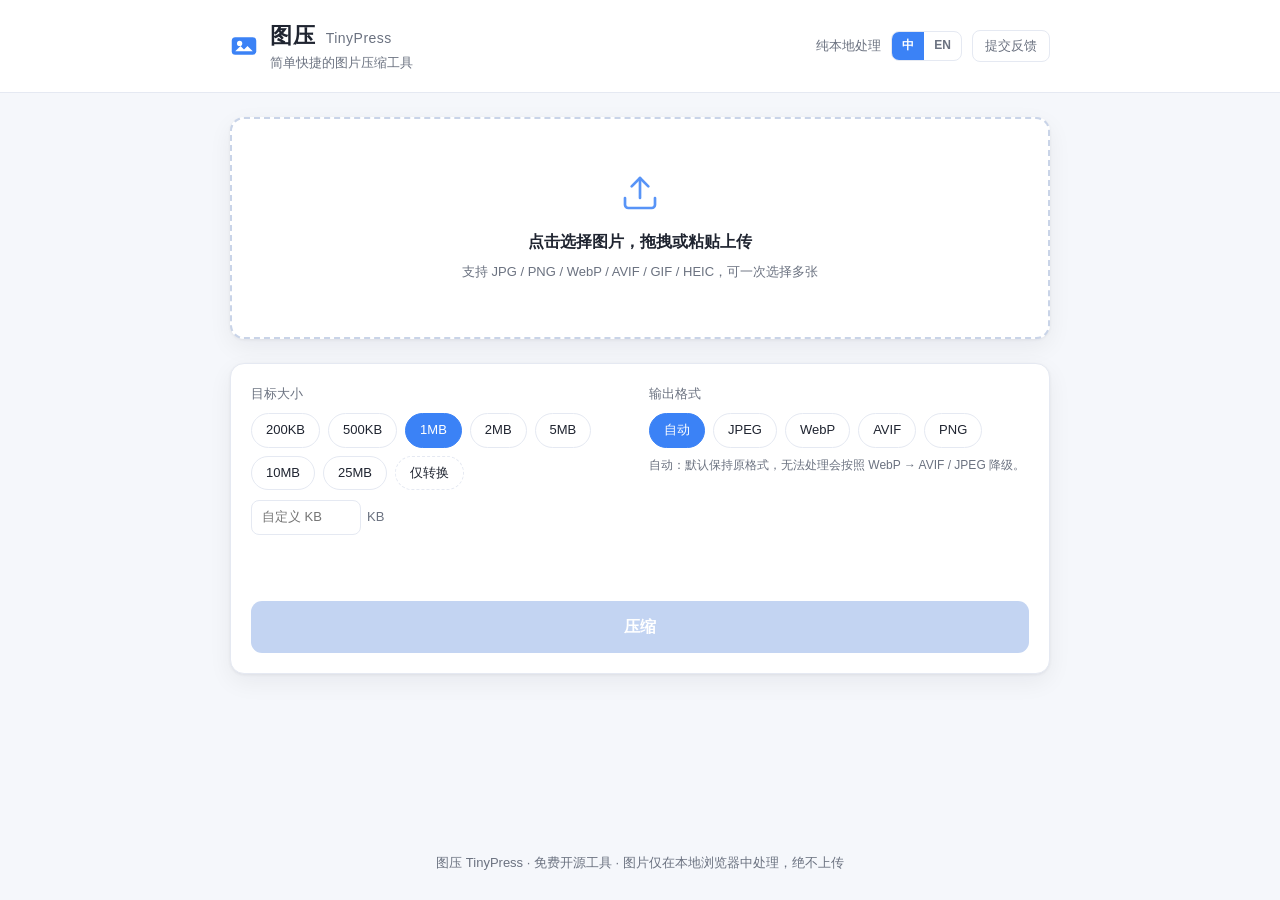
==== index.html @ f3a841b3 "Add HEIC/HEIF input support, move Convert-only preset last - HEIC/HEIF decodes via lazy-loaded heic2" ====
<!DOCTYPE html>
<html lang="zh-CN">
<head>
  <meta charset="UTF-8" />
  <meta name="viewport" content="width=device-width, initial-scale=1.0" />
  <title data-i18n="pageTitle">图压 TinyPress · 图片压缩到指定大小</title>
  <meta name="description" content="纯前端图片压缩工具：上传图片，把文件压缩到目标大小区间内（如 100KB / 500KB / 1MB），图片不会上传到任何服务器。" />
  <link rel="icon" href="data:image/svg+xml,%3Csvg xmlns='http://www.w3.org/2000/svg' viewBox='0 0 32 32'%3E%3Crect x='2' y='6' width='28' height='20' rx='4' fill='%233b82f6'/%3E%3Ccircle cx='11' cy='13' r='3' fill='%23fff'/%3E%3Cpath d='M6 22l6-6 4 4 4-4 6 6z' fill='%23fff'/%3E%3C/svg%3E" />
  <link rel="manifest" href="manifest.webmanifest?v=2" />
  <meta name="theme-color" content="#3b82f6" />
  <link rel="apple-touch-icon" href="icons/icon-192.png" />
  <link rel="stylesheet" href="styles.css?v=15" />
</head>
<body>
  <header class="site-header">
    <div class="container header-inner">
      <div class="brand">
        <div class="brand-icon">
          <svg viewBox="0 0 32 32" width="28" height="28" aria-hidden="true">
            <rect x="2" y="6" width="28" height="20" rx="4" fill="currentColor"/>
            <circle cx="11" cy="13" r="3" fill="#fff"/>
            <path d="M6 22l6-6 4 4 4-4 6 6z" fill="#fff"/>
          </svg>
        </div>
        <div>
          <h1>图压 <span class="brand-sub">TinyPress</span></h1>
          <p class="tagline" data-i18n="tagline">简单快捷的图片压缩工具</p>
        </div>
      </div>
      <div class="header-actions">
        <p class="privacy-note" data-i18n="privacy">纯本地处理</p>
        <div class="lang-switch" role="group" aria-label="Language">
          <button type="button" class="lang-btn active" data-lang="zh" data-i18n="langZh">中</button>
          <button type="button" class="lang-btn" data-lang="en" data-i18n="langEn">EN</button>
        </div>
        <button type="button" class="btn-ghost header-feedback" id="feedbackBtn" data-i18n="feedback">提交反馈</button>
      </div>
    </div>
  </header>

  <main class="container">
    <!-- 上传区 -->
    <section class="card drop-card" id="dropzone" tabindex="0" role="button" data-i18n-aria="dropAria">
      <input type="file" id="fileInput" accept="image/*,.heic,.heif" multiple hidden />
      <div class="drop-inner">
        <div class="drop-icon">
          <svg viewBox="0 0 24 24" width="40" height="40" fill="none" stroke="currentColor" stroke-width="1.6" stroke-linecap="round" stroke-linejoin="round">
            <path d="M21 15v4a2 2 0 0 1-2 2H5a2 2 0 0 1-2-2v-4"/>
            <polyline points="17 8 12 3 7 8"/>
            <line x1="12" y1="3" x2="12" y2="15"/>
          </svg>
        </div>
        <p class="drop-title" data-i18n="dropTitle">点击选择图片，拖拽或粘贴上传</p>
        <p class="drop-hint" data-i18n="dropHint">支持 JPG / PNG / WebP / AVIF / GIF / HEIC，可一次选择多张</p>
      </div>
    </section>

    <!-- 设置区 -->
    <section class="card settings-card">
      <div class="settings-row">
        <div class="setting-group">
          <label class="setting-label" data-i18n="targetLabel">目标大小</label>
          <div class="preset-btns" id="presetBtns">
            <button type="button" class="preset" data-kb="200">200KB</button>
            <button type="button" class="preset" data-kb="500">500KB</button>
            <button type="button" class="preset active" data-kb="1024">1MB</button>
            <button type="button" class="preset" data-kb="2048">2MB</button>
            <button type="button" class="preset" data-kb="5120">5MB</button>
            <button type="button" class="preset" data-kb="10240">10MB</button>
            <button type="button" class="preset" data-kb="25600">25MB</button>
            <button type="button" class="preset convert-preset" data-kb="-1" data-i18n="convertOnly">仅转换</button>
          </div>
          <div class="custom-size">
            <input type="number" id="customSize" min="10" max="102400" data-i18n-ph="customPh" placeholder="自定义 KB" />
            <span class="unit">KB</span>
          </div>
        </div>
        <div class="setting-group">
          <label class="setting-label" data-i18n="formatLabel">输出格式</label>
          <div class="preset-btns" id="formatBtns">
            <button type="button" class="preset active" data-format="auto">自动</button>
            <button type="button" class="preset" data-format="jpeg">JPEG</button>
            <button type="button" class="preset" data-format="webp">WebP</button>
            <button type="button" class="preset" data-format="avif">AVIF</button>
            <button type="button" class="preset" data-format="png">PNG</button>
          </div>
          <p class="setting-note" id="formatNote" data-i18n="fmtAuto">自动：默认保持原格式，无法处理会按照 WebP → AVIF / JPEG 降级。</p>
        </div>
      </div>

      <!-- 已选文件列表 -->
      <div class="file-list" id="fileList"></div>
      <p class="selected-info" id="selectedInfo"></p>

      <!-- 压缩按钮 -->
      <button type="button" class="btn-compress" id="compressBtn" disabled data-i18n="compress">压缩</button>
    </section>

    <!-- 结果区 -->
    <section class="results" id="results" hidden>
      <div class="results-head">
        <h2 data-i18n="resultsTitle">压缩结果</h2>
        <div class="results-actions">
          <button type="button" class="btn-ghost" id="downloadAll" disabled data-i18n="downloadAll">打包下载</button>
          <button type="button" class="btn-ghost" id="clearAll" data-i18n="clearAll">清空</button>
        </div>
      </div>
      <div class="result-grid" id="resultGrid"></div>
    </section>
  </main>

  <footer class="site-footer">
    <div class="container">
      <p data-i18n="footer">图压 TinyPress · 免费开源工具 · 图片仅在本地浏览器中处理，绝不上传</p>
    </div>
  </footer>

  <!-- 反馈弹窗 -->
  <div class="modal-overlay" id="feedbackModal" hidden>
    <div class="modal" role="dialog" aria-modal="true" aria-labelledby="feedbackTitle">
      <h3 id="feedbackTitle" data-i18n="fbTitle">提交反馈</h3>
      <p class="modal-hint" data-i18n="fbHint">反馈将以公开 Issue 发布到 GitHub，请勿填写敏感信息。</p>
      <textarea id="feedbackText" rows="4" maxlength="2000" data-i18n-ph="fbPlaceholder" placeholder="遇到了什么问题？或有什么建议？"></textarea>
      <div class="modal-actions">
        <button type="button" class="btn-ghost" id="feedbackCancel" data-i18n="fbCancel">取消</button>
        <button type="button" class="btn-primary" id="feedbackSubmit" data-i18n="fbSubmit">提交</button>
      </div>
    </div>
  </div>

  <div class="toast" id="toast" role="status"></div>

  <script src="app.js?v=15"></script>
</body>
</html>
---- styles.css ----
:root {
  --bg: #f5f7fb;
  --card: #ffffff;
  --border: #e5e9f2;
  --text: #1f2430;
  --muted: #6b7280;
  --primary: #3b82f6;
  --primary-dark: #2563eb;
  --green: #10b981;
  --red: #ef4444;
  --radius: 14px;
  --shadow: 0 1px 3px rgba(16, 24, 40, 0.06), 0 8px 24px rgba(16, 24, 40, 0.06);
}

* { box-sizing: border-box; margin: 0; padding: 0; }

body {
  font-family: -apple-system, BlinkMacSystemFont, "Segoe UI", "PingFang SC",
    "Hiragino Sans GB", "Microsoft YaHei", sans-serif;
  background: var(--bg);
  color: var(--text);
  line-height: 1.6;
  min-height: 100vh;
  display: flex;
  flex-direction: column;
}

.container { width: 100%; max-width: 860px; margin: 0 auto; padding: 0 20px; }

/* ---------- Header ---------- */
.site-header { background: var(--card); border-bottom: 1px solid var(--border); }
.header-inner { display: flex; align-items: center; justify-content: space-between; padding: 18px 20px; gap: 12px; flex-wrap: wrap; }
.brand { display: flex; align-items: center; gap: 12px; }
.brand-icon { color: var(--primary); display: flex; }
.brand h1 { font-size: 22px; font-weight: 700; letter-spacing: 0.5px; }
.brand-sub { color: var(--muted); font-size: 14px; font-weight: 500; margin-left: 4px; }
.tagline { font-size: 13px; color: var(--muted); }
/* 右上角隐私说明：与 tagline 完全一致的字号/颜色/字体，无框无底色，仅靠布局靠右 */
.privacy-note { font-size: 13px; color: var(--muted); white-space: nowrap; }
.header-actions { display: flex; align-items: center; gap: 10px; flex-wrap: wrap; }
.lang-switch { display: flex; border: 1px solid var(--border); border-radius: 8px; overflow: hidden; }
.lang-btn {
  font: inherit; font-size: 12px; font-weight: 600; padding: 4px 10px;
  background: none; border: none; color: var(--muted); cursor: pointer;
}
.lang-btn.active { background: var(--primary); color: #fff; }
.header-feedback { color: var(--muted); }
.header-feedback:hover { color: var(--primary); border-color: var(--primary); }

/* ---------- Cards ---------- */
.card {
  background: var(--card);
  border: 1px solid var(--border);
  border-radius: var(--radius);
  box-shadow: var(--shadow);
  padding: 20px;
  margin-top: 24px;
}

/* ---------- Dropzone ---------- */
.drop-card { border: 2px dashed #c9d4e8; cursor: pointer; transition: border-color 0.2s, background 0.2s; }
.drop-card:hover, .drop-card:focus-visible { border-color: var(--primary); background: #f0f6ff; outline: none; }
.drop-card.dragover { border-color: var(--primary); background: #e8f1ff; }
.drop-inner { display: flex; flex-direction: column; align-items: center; gap: 8px; padding: 34px 16px; text-align: center; }
.drop-icon { color: var(--primary); opacity: 0.85; }
.drop-title { font-size: 16px; font-weight: 600; }
.drop-hint { font-size: 13px; color: var(--muted); }

/* ---------- Settings ---------- */
.settings-row { display: flex; flex-direction: column; gap: 18px; }
@media (min-width: 640px) { .settings-row { flex-direction: row; justify-content: space-between; } }
.setting-group { flex: 1; min-width: 0; }
.setting-label { display: block; font-size: 13px; color: var(--muted); margin-bottom: 8px; }
.preset-btns { display: flex; flex-wrap: wrap; gap: 8px; }
.preset {
  font: inherit; font-size: 13px; padding: 6px 14px; border-radius: 999px;
  border: 1px solid var(--border); background: var(--card); color: var(--text);
  cursor: pointer; transition: all 0.15s;
}
.preset:hover { border-color: var(--primary); color: var(--primary); }
.preset.active { background: var(--primary); border-color: var(--primary); color: #fff; }
.preset.convert-preset { border-style: dashed; }
.preset.convert-preset.active { background: var(--green); border-color: var(--green); border-style: solid; }
.custom-size { display: flex; align-items: center; gap: 6px; margin-top: 10px; }
.custom-size input {
  width: 110px; font: inherit; font-size: 13px; padding: 6px 10px;
  border: 1px solid var(--border); border-radius: 8px; outline: none;
}
.custom-size input:focus { border-color: var(--primary); }
.unit { font-size: 13px; color: var(--muted); }
.setting-note { font-size: 12px; color: var(--muted); margin-top: 8px; }

/* ---------- 已选文件列表 ---------- */
.file-list { display: flex; flex-direction: column; gap: 6px; margin-top: 18px; }
.file-item {
  display: flex; align-items: center; justify-content: space-between; gap: 10px;
  padding: 8px 12px; border: 1px solid var(--border); border-radius: 9px; font-size: 13px;
}
.file-name { word-break: break-all; flex: 1; min-width: 0; }
.file-size { color: var(--muted); white-space: nowrap; }
.file-remove {
  border: none; background: none; color: var(--muted); font-size: 16px; cursor: pointer;
  padding: 0 4px; line-height: 1;
}
.file-remove:hover { color: var(--red); }
.selected-info { font-size: 13px; color: var(--muted); margin-top: 10px; min-height: 20px; }

/* ---------- 压缩按钮 ---------- */
.btn-compress {
  width: 100%; margin-top: 18px; font: inherit; font-size: 16px; font-weight: 600; color: #fff;
  background: var(--primary); border: none; border-radius: 11px; padding: 13px 16px;
  cursor: pointer; transition: background 0.15s;
}
.btn-compress:hover:not(:disabled) { background: var(--primary-dark); }
.btn-compress:disabled { background: #c3d4f2; cursor: not-allowed; }

/* ---------- Results ---------- */
.results { margin-top: 28px; }
.results-head { display: flex; align-items: center; justify-content: space-between; margin-bottom: 14px; gap: 10px; flex-wrap: wrap; }
.results-head h2 { font-size: 18px; }
.results-actions { display: flex; gap: 8px; }
.btn-ghost {
  font: inherit; font-size: 13px; color: var(--muted); background: none;
  border: 1px solid var(--border); padding: 5px 12px; border-radius: 8px; cursor: pointer;
}
.btn-ghost:hover { color: var(--red); border-color: var(--red); }

.result-grid { display: grid; grid-template-columns: 1fr; gap: 16px; }
@media (min-width: 640px) { .result-grid { grid-template-columns: 1fr 1fr; } }

.result-card {
  background: var(--card); border: 1px solid var(--border); border-radius: var(--radius);
  overflow: hidden; display: flex; flex-direction: column;
}
.result-thumb {
  width: 100%; aspect-ratio: 16 / 10; object-fit: contain;
  background: #f0f2f7; display: block;
}
.compare {
  position: relative; aspect-ratio: 16 / 10; overflow: hidden;
  background: #f0f2f7; user-select: none; -webkit-user-select: none;
}
.compare .cmp-after,
.compare .cmp-before {
  position: absolute; inset: 0; width: 100%; height: 100%;
  object-fit: contain; pointer-events: none; display: block;
}
.compare .cmp-before { clip-path: inset(0 calc(100% - var(--pos, 50%)) 0 0); }
.compare .cmp-after { clip-path: inset(0 0 0 var(--pos, 50%)); }
.compare input[type="range"] {
  position: absolute; inset: 0; width: 100%; height: 100%;
  margin: 0; opacity: 0; cursor: ew-resize; z-index: 3; touch-action: none;
}
.compare .cmp-handle {
  position: absolute; top: 0; bottom: 0; left: var(--pos, 50%);
  width: 2px; background: rgba(31, 36, 48, 0.45); pointer-events: none;
  transform: translateX(-1px); z-index: 2;
}
.compare .cmp-handle::after {
  content: "◂ ▸"; position: absolute; top: 50%; left: 50%;
  transform: translate(-50%, -50%); background: rgba(31, 36, 48, 0.75);
  color: #fff; font-size: 11px; line-height: 1; padding: 6px 5px; border-radius: 8px;
  letter-spacing: 1px; white-space: nowrap;
}
.compare .cmp-label {
  position: absolute; top: 8px; font-size: 11px; font-weight: 600;
  padding: 2px 7px; border-radius: 6px; background: rgba(255,255,255,0.9);
  color: #374151; z-index: 2; pointer-events: none;
}
.compare .cmp-label.orig { left: 8px; }
.compare .cmp-label.comp { right: 8px; }
.result-body { padding: 14px 16px; display: flex; flex-direction: column; gap: 10px; flex: 1; }
.result-name { font-size: 14px; font-weight: 600; word-break: break-all; display: flex; justify-content: space-between; gap: 8px; }
.result-name .state { font-size: 12px; font-weight: 500; white-space: nowrap; }
.state.ok { color: var(--green); }
.state.err { color: var(--red); }

.stat-row { display: flex; justify-content: space-between; font-size: 13px; color: var(--muted); }
.stat-row b { color: var(--text); font-weight: 600; }
.stat-row .saved { color: var(--green); font-weight: 600; }
.stat-row .warn { color: #d97706; }

.btn-download {
  margin-top: auto; font: inherit; font-size: 14px; font-weight: 600; color: #fff;
  background: var(--primary); border: none; border-radius: 9px; padding: 10px 14px;
  cursor: pointer; transition: background 0.15s; display: flex; align-items: center; justify-content: center; gap: 6px;
}
.btn-download:hover { background: var(--primary-dark); }
.btn-download:disabled { background: #c3d4f2; cursor: not-allowed; }

/* ---------- Footer ---------- */
.site-footer { margin-top: auto; padding: 26px 0; text-align: center; }
.site-footer p { font-size: 13px; color: var(--muted); }

/* ---------- Modal ---------- */
.modal-overlay {
  position: fixed; inset: 0; background: rgba(31, 36, 48, 0.45);
  display: none; align-items: center; justify-content: center;
  z-index: 100; padding: 20px;
}
.modal-overlay.open { display: flex; }
.modal {
  background: var(--card); border-radius: var(--radius); padding: 22px;
  width: 100%; max-width: 460px; box-shadow: 0 20px 60px rgba(0,0,0,0.2);
}
.modal h3 { font-size: 17px; margin-bottom: 6px; }
.modal-hint { font-size: 12px; color: var(--muted); margin-bottom: 12px; }
.modal textarea {
  width: 100%; font: inherit; font-size: 14px; color: var(--text);
  border: 1px solid var(--border); border-radius: 10px; padding: 10px 12px;
  resize: vertical; min-height: 96px; background: var(--bg);
}
.modal textarea:focus { outline: none; border-color: var(--primary); }
.modal-actions { display: flex; justify-content: flex-end; gap: 10px; margin-top: 14px; }
.btn-primary {
  font: inherit; font-size: 14px; font-weight: 600; color: #fff;
  background: var(--primary); border: none; border-radius: 9px; padding: 8px 18px;
  cursor: pointer;
}
.btn-primary:hover { background: var(--primary-dark); }
.btn-primary:disabled { background: #c3d4f2; cursor: not-allowed; }

/* ---------- Toast ---------- */
.toast {
  position: fixed; left: 50%; bottom: 32px; transform: translateX(-50%) translateY(20px);
  background: #1f2430; color: #fff; font-size: 14px; padding: 10px 18px; border-radius: 10px;
  opacity: 0; pointer-events: none; transition: opacity 0.25s, transform 0.25s; z-index: 99;
  max-width: 90vw; text-align: center;
}
.toast.show { opacity: 1; transform: translateX(-50%) translateY(0); }
.toast.err { background: var(--red); }
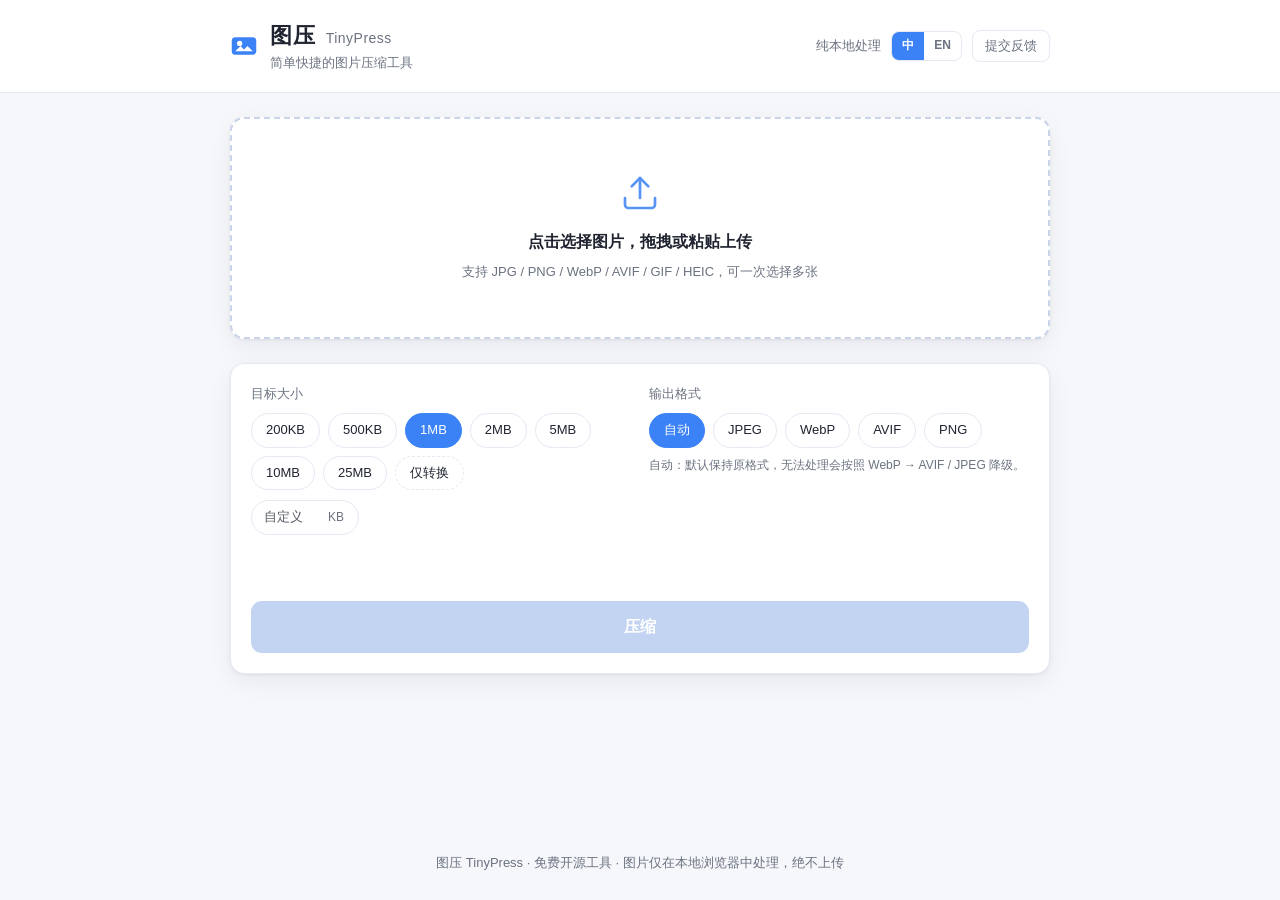
==== commit 5d89896b: "Custom size as selectable pill preset, hide spinner, simplify placeholder" ====
--- a/index.html
+++ b/index.html
@@ -9,7 +9,7 @@
   <link rel="manifest" href="manifest.webmanifest?v=2" />
   <meta name="theme-color" content="#3b82f6" />
   <link rel="apple-touch-icon" href="icons/icon-192.png" />
-  <link rel="stylesheet" href="styles.css?v=15" />
+  <link rel="stylesheet" href="styles.css?v=18" />
 </head>
 <body>
   <header class="site-header">
@@ -70,8 +70,8 @@
             <button type="button" class="preset" data-kb="25600">25MB</button>
             <button type="button" class="preset convert-preset" data-kb="-1" data-i18n="convertOnly">仅转换</button>
           </div>
-          <div class="custom-size">
-            <input type="number" id="customSize" min="10" max="102400" data-i18n-ph="customPh" placeholder="自定义 KB" />
+          <div class="custom-size" id="customWrap" role="button" tabindex="0" data-i18n-aria="customAria">
+            <input type="number" id="customSize" min="10" max="102400" data-i18n-ph="customPh" placeholder="自定义" />
             <span class="unit">KB</span>
           </div>
         </div>
@@ -130,6 +130,6 @@
 
   <div class="toast" id="toast" role="status"></div>
 
-  <script src="app.js?v=15"></script>
+  <script src="app.js?v=18"></script>
 </body>
 </html>
--- a/styles.css
+++ b/styles.css
@@ -81,13 +81,28 @@
 .preset.active { background: var(--primary); border-color: var(--primary); color: #fff; }
 .preset.convert-preset { border-style: dashed; }
 .preset.convert-preset.active { background: var(--green); border-color: var(--green); border-style: solid; }
-.custom-size { display: flex; align-items: center; gap: 6px; margin-top: 10px; }
+.custom-size {
+  display: inline-flex; align-items: center; gap: 2px; margin-top: 10px;
+  font: inherit; font-size: 13px; padding: 0 14px 0 10px; border-radius: 999px;
+  border: 1px solid var(--border); background: var(--card); color: var(--text);
+  cursor: pointer; transition: all 0.15s;
+}
+.custom-size:hover { border-color: var(--primary); color: var(--primary); }
+.custom-size.active,
+.custom-size.active:hover {
+  background: var(--primary); border-color: var(--primary); color: #fff;
+}
 .custom-size input {
-  width: 110px; font: inherit; font-size: 13px; padding: 6px 10px;
-  border: 1px solid var(--border); border-radius: 8px; outline: none;
-}
-.custom-size input:focus { border-color: var(--primary); }
-.unit { font-size: 13px; color: var(--muted); }
+  width: 64px; font: inherit; font-size: 13px; padding: 6px 2px;
+  border: none; outline: none; background: transparent; color: inherit;
+  -moz-appearance: textfield; appearance: textfield;
+}
+.custom-size input::-webkit-outer-spin-button,
+.custom-size input::-webkit-inner-spin-button { -webkit-appearance: none; margin: 0; }
+.custom-size input::placeholder { color: inherit; opacity: 0.75; }
+.custom-size.active input::placeholder { color: rgba(255,255,255,0.85); }
+.custom-size.active .unit { color: #fff; }
+.unit { font-size: 12px; color: var(--muted); }
 .setting-note { font-size: 12px; color: var(--muted); margin-top: 8px; }
 
 /* ---------- 已选文件列表 ---------- */
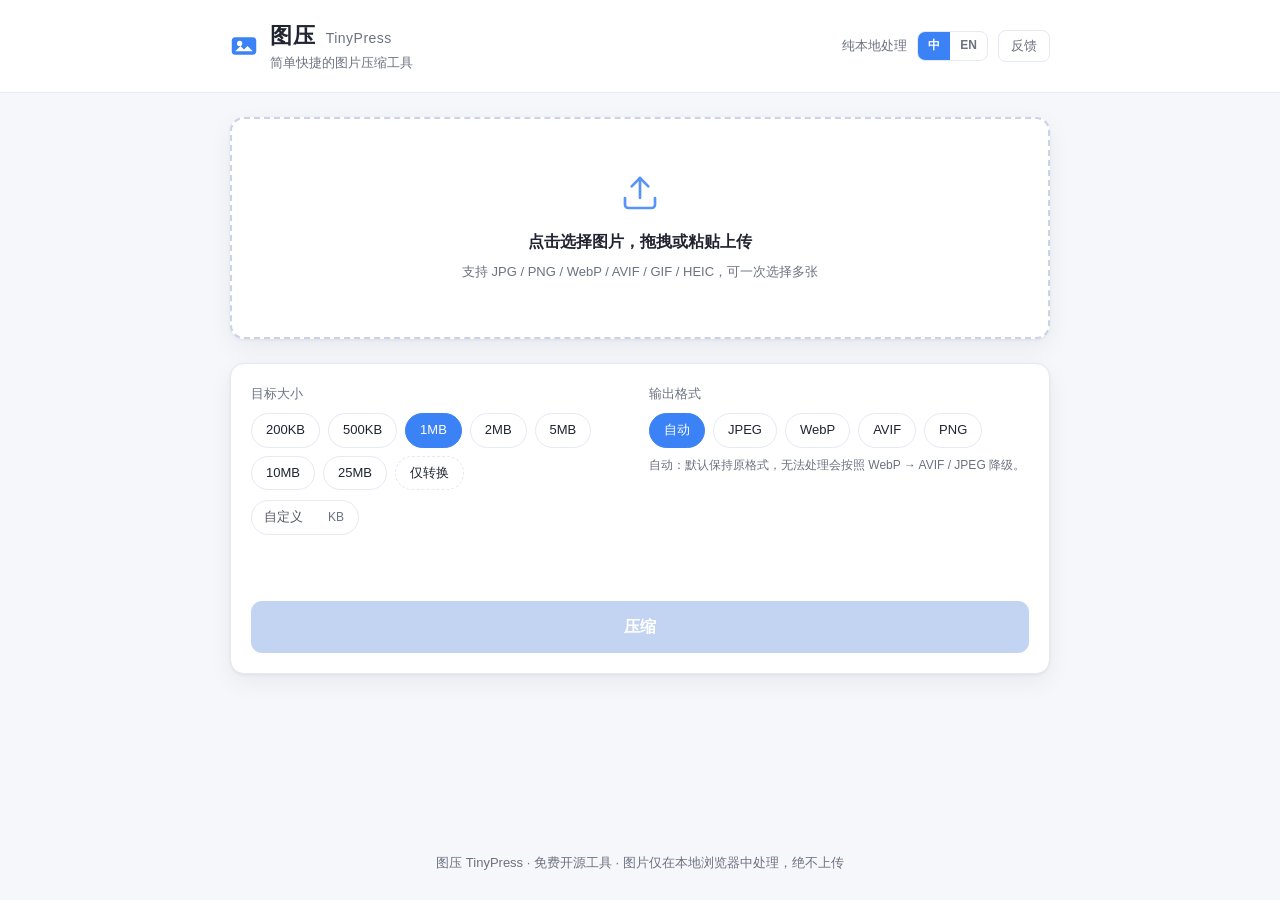
==== commit b93ccefb: "Unify feedback draft behavior" ====
--- a/index.html
+++ b/index.html
@@ -9,7 +9,7 @@
   <link rel="manifest" href="manifest.webmanifest?v=2" />
   <meta name="theme-color" content="#3b82f6" />
   <link rel="apple-touch-icon" href="icons/icon-192.png" />
-  <link rel="stylesheet" href="styles.css?v=18" />
+  <link rel="stylesheet" href="styles.css?v=19" />
 </head>
 <body>
   <header class="site-header">
@@ -33,7 +33,7 @@
           <button type="button" class="lang-btn active" data-lang="zh" data-i18n="langZh">中</button>
           <button type="button" class="lang-btn" data-lang="en" data-i18n="langEn">EN</button>
         </div>
-        <button type="button" class="btn-ghost header-feedback" id="feedbackBtn" data-i18n="feedback">提交反馈</button>
+        <button type="button" class="btn-ghost header-feedback" id="feedbackBtn" data-i18n="feedback">反馈</button>
       </div>
     </div>
   </header>
@@ -130,6 +130,6 @@
 
   <div class="toast" id="toast" role="status"></div>
 
-  <script src="app.js?v=18"></script>
+  <script src="app.js?v=19"></script>
 </body>
 </html>
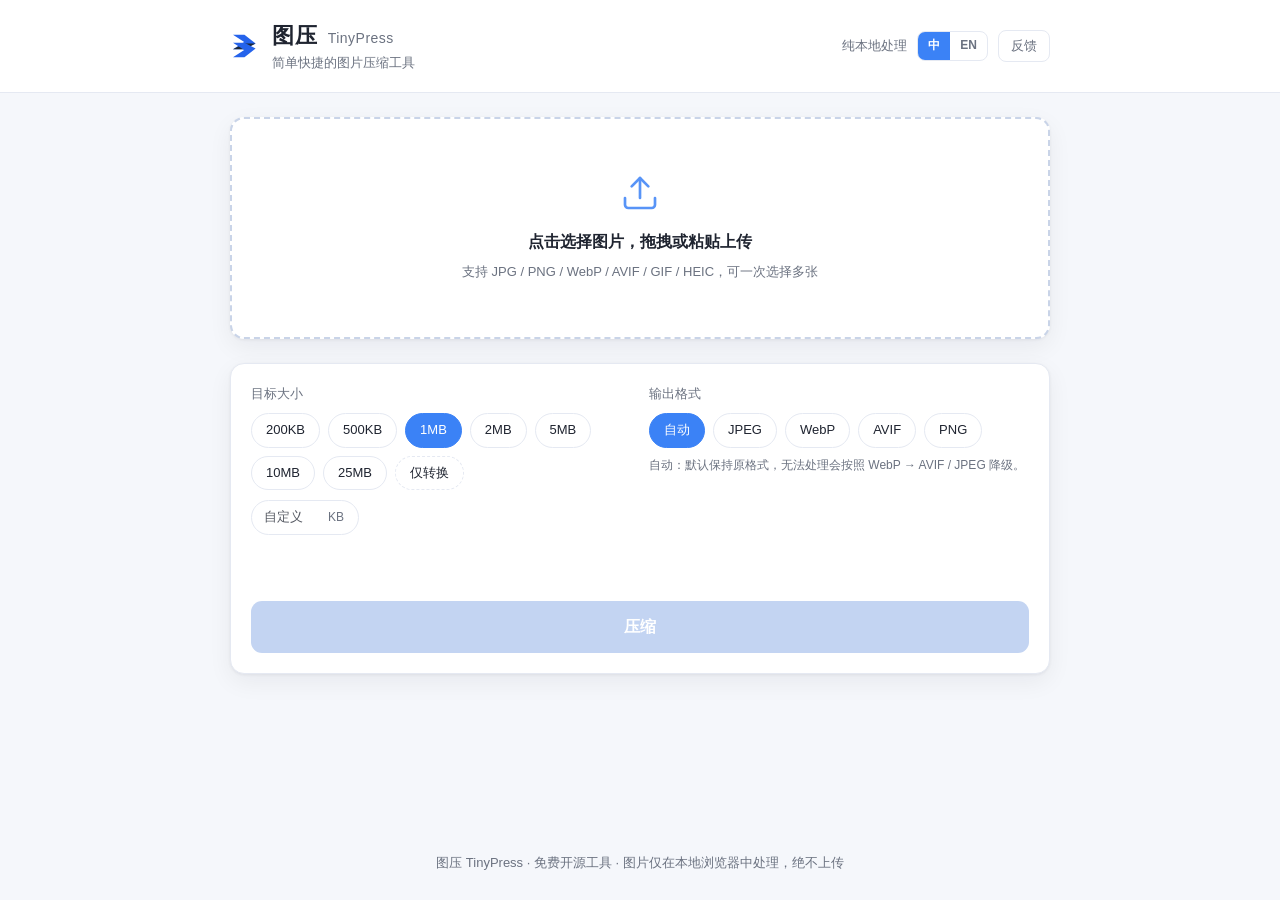
==== commit 51ccb07e: "Update TinyPress brand logo" ====
--- a/index.html
+++ b/index.html
@@ -5,7 +5,7 @@
   <meta name="viewport" content="width=device-width, initial-scale=1.0" />
   <title data-i18n="pageTitle">图压 TinyPress · 图片压缩到指定大小</title>
   <meta name="description" content="纯前端图片压缩工具：上传图片，把文件压缩到目标大小区间内（如 100KB / 500KB / 1MB），图片不会上传到任何服务器。" />
-  <link rel="icon" href="data:image/svg+xml,%3Csvg xmlns='http://www.w3.org/2000/svg' viewBox='0 0 32 32'%3E%3Crect x='2' y='6' width='28' height='20' rx='4' fill='%233b82f6'/%3E%3Ccircle cx='11' cy='13' r='3' fill='%23fff'/%3E%3Cpath d='M6 22l6-6 4 4 4-4 6 6z' fill='%23fff'/%3E%3C/svg%3E" />
+  <link rel="icon" type="image/svg+xml" href="icons/brandmark.svg" />
   <link rel="manifest" href="manifest.webmanifest?v=2" />
   <meta name="theme-color" content="#3b82f6" />
   <link rel="apple-touch-icon" href="icons/icon-192.png" />
@@ -16,11 +16,7 @@
     <div class="container header-inner">
       <div class="brand">
         <div class="brand-icon">
-          <svg viewBox="0 0 32 32" width="28" height="28" aria-hidden="true">
-            <rect x="2" y="6" width="28" height="20" rx="4" fill="currentColor"/>
-            <circle cx="11" cy="13" r="3" fill="#fff"/>
-            <path d="M6 22l6-6 4 4 4-4 6 6z" fill="#fff"/>
-          </svg>
+          <img src="icons/brandmark.svg" width="30" height="30" alt="" aria-hidden="true" />
         </div>
         <div>
           <h1>图压 <span class="brand-sub">TinyPress</span></h1>
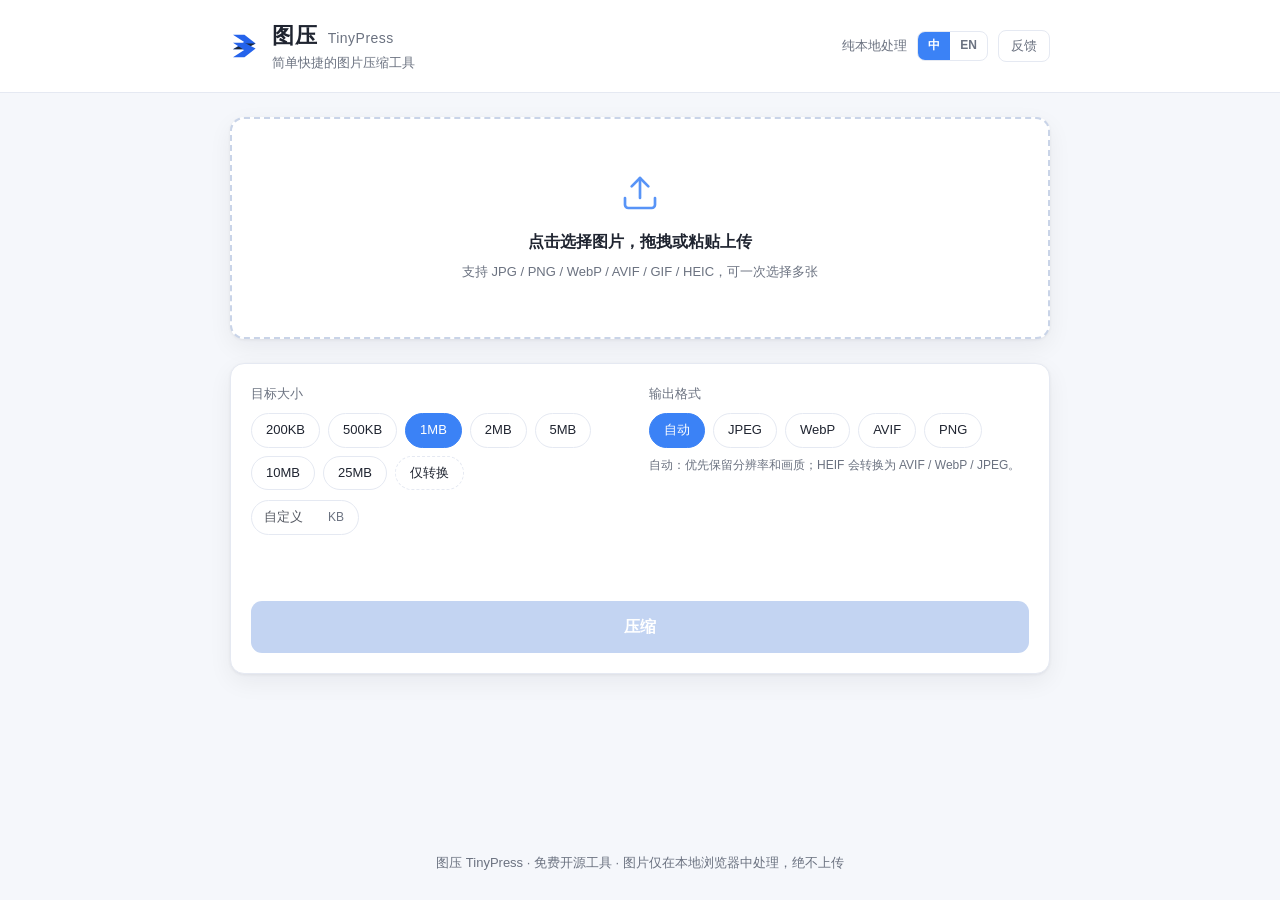
==== commit dfe5f81b: "Improve TinyPress compression quality" ====
--- a/index.html
+++ b/index.html
@@ -80,7 +80,7 @@
             <button type="button" class="preset" data-format="avif">AVIF</button>
             <button type="button" class="preset" data-format="png">PNG</button>
           </div>
-          <p class="setting-note" id="formatNote" data-i18n="fmtAuto">自动：默认保持原格式，无法处理会按照 WebP → AVIF / JPEG 降级。</p>
+          <p class="setting-note" id="formatNote" data-i18n="fmtAuto">自动：优先保留分辨率和画质；HEIF 会转换为 AVIF / WebP / JPEG。</p>
         </div>
       </div>
 
@@ -115,7 +115,7 @@
   <div class="modal-overlay" id="feedbackModal" hidden>
     <div class="modal" role="dialog" aria-modal="true" aria-labelledby="feedbackTitle">
       <h3 id="feedbackTitle" data-i18n="fbTitle">提交反馈</h3>
-      <p class="modal-hint" data-i18n="fbHint">反馈将以公开 Issue 发布到 GitHub，请勿填写敏感信息。</p>
+      <p class="modal-hint" data-i18n="fbHint">反馈会直接发送给开发者，请勿填写敏感信息。</p>
       <textarea id="feedbackText" rows="4" maxlength="2000" data-i18n-ph="fbPlaceholder" placeholder="遇到了什么问题？或有什么建议？"></textarea>
       <div class="modal-actions">
         <button type="button" class="btn-ghost" id="feedbackCancel" data-i18n="fbCancel">取消</button>
@@ -126,6 +126,7 @@
 
   <div class="toast" id="toast" role="status"></div>
 
-  <script src="app.js?v=19"></script>
+  <script src="compression-policy.js?v=1"></script>
+  <script src="app.js?v=20"></script>
 </body>
 </html>
